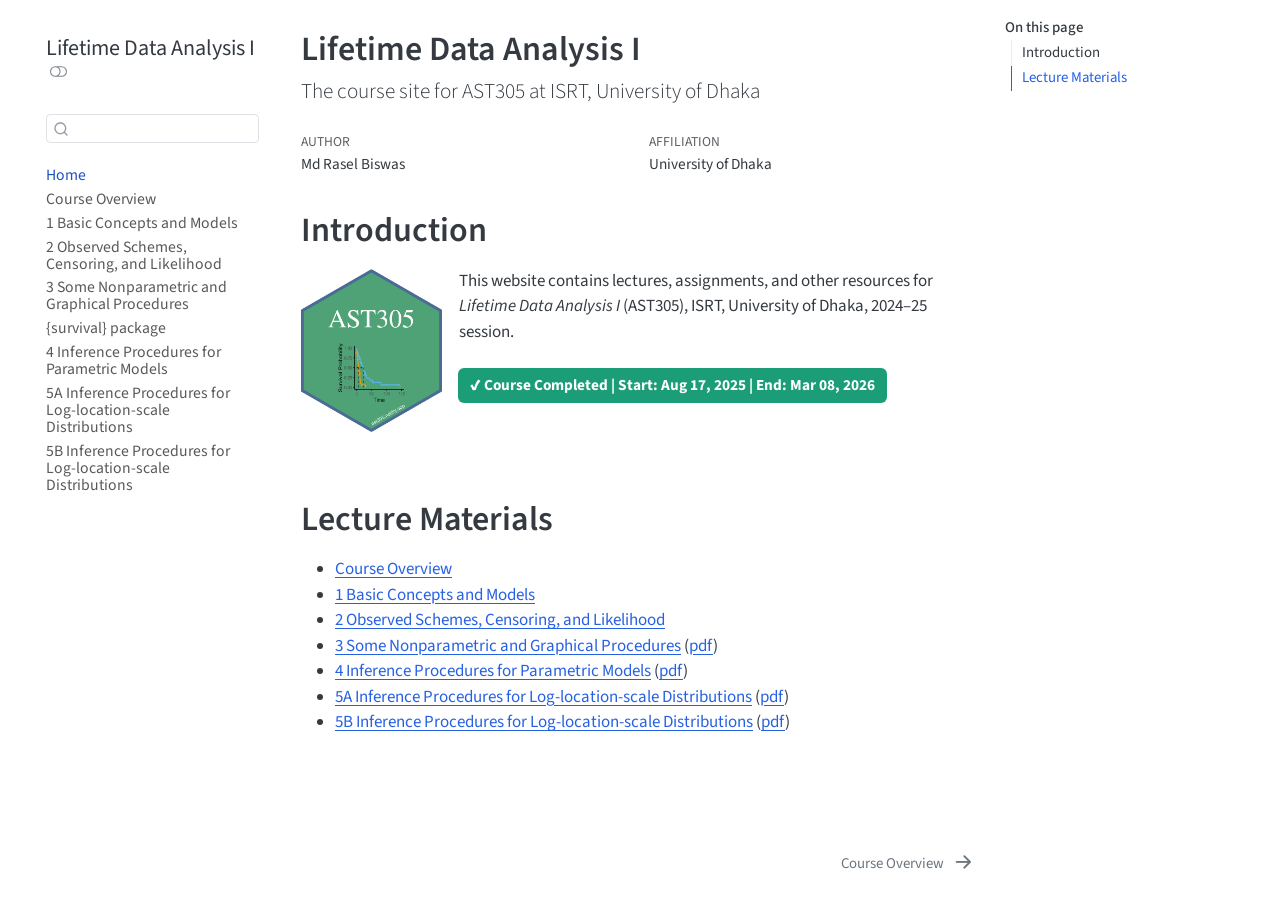
==== docs/index.html @ 0f9c9f66 "first commit" ====
<!DOCTYPE html>
<html xmlns="http://www.w3.org/1999/xhtml" lang="en" xml:lang="en"><head>

<meta charset="utf-8">
<meta name="generator" content="quarto-1.7.33">

<meta name="viewport" content="width=device-width, initial-scale=1.0, user-scalable=yes">

<meta name="author" content="Md Rasel Biswas">

<title>Lifetime Data Analysis I</title>
<style>
code{white-space: pre-wrap;}
span.smallcaps{font-variant: small-caps;}
div.columns{display: flex; gap: min(4vw, 1.5em);}
div.column{flex: auto; overflow-x: auto;}
div.hanging-indent{margin-left: 1.5em; text-indent: -1.5em;}
ul.task-list{list-style: none;}
ul.task-list li input[type="checkbox"] {
  width: 0.8em;
  margin: 0 0.8em 0.2em -1em; /* quarto-specific, see https://github.com/quarto-dev/quarto-cli/issues/4556 */ 
  vertical-align: middle;
}
</style>


<script src="site_libs/quarto-nav/quarto-nav.js"></script>
<script src="site_libs/quarto-nav/headroom.min.js"></script>
<script src="site_libs/clipboard/clipboard.min.js"></script>
<script src="site_libs/quarto-search/autocomplete.umd.js"></script>
<script src="site_libs/quarto-search/fuse.min.js"></script>
<script src="site_libs/quarto-search/quarto-search.js"></script>
<meta name="quarto:offset" content="./">
<link href="./life/00-course-overview.html" rel="next">
<link href="./style/favicon-305.png" rel="icon" type="image/png">
<script src="site_libs/quarto-html/quarto.js" type="module"></script>
<script src="site_libs/quarto-html/tabsets/tabsets.js" type="module"></script>
<script src="site_libs/quarto-html/popper.min.js"></script>
<script src="site_libs/quarto-html/tippy.umd.min.js"></script>
<script src="site_libs/quarto-html/anchor.min.js"></script>
<link href="site_libs/quarto-html/tippy.css" rel="stylesheet">
<link href="site_libs/quarto-html/quarto-syntax-highlighting-ea385d0e468b0dd5ea5bf0780b1290d9.css" rel="stylesheet" class="quarto-color-scheme" id="quarto-text-highlighting-styles">
<link href="site_libs/quarto-html/quarto-syntax-highlighting-dark-bc185b5c5bdbcb35c2eb49d8a876ef70.css" rel="stylesheet" class="quarto-color-scheme quarto-color-alternate" id="quarto-text-highlighting-styles">
<link href="site_libs/quarto-html/quarto-syntax-highlighting-ea385d0e468b0dd5ea5bf0780b1290d9.css" rel="stylesheet" class="quarto-color-scheme-extra" id="quarto-text-highlighting-styles">
<script src="site_libs/bootstrap/bootstrap.min.js"></script>
<link href="site_libs/bootstrap/bootstrap-icons.css" rel="stylesheet">
<link href="site_libs/bootstrap/bootstrap-7ef368ce27ca25031ef31c838a764c5c.min.css" rel="stylesheet" append-hash="true" class="quarto-color-scheme" id="quarto-bootstrap" data-mode="light">
<link href="site_libs/bootstrap/bootstrap-dark-eeca75137c9ecfab76bf624b15b559e8.min.css" rel="stylesheet" append-hash="true" class="quarto-color-scheme quarto-color-alternate" id="quarto-bootstrap" data-mode="dark">
<link href="site_libs/bootstrap/bootstrap-7ef368ce27ca25031ef31c838a764c5c.min.css" rel="stylesheet" append-hash="true" class="quarto-color-scheme-extra" id="quarto-bootstrap" data-mode="light">
<script id="quarto-search-options" type="application/json">{
  "location": "sidebar",
  "copy-button": false,
  "collapse-after": 3,
  "panel-placement": "start",
  "type": "textbox",
  "limit": 50,
  "keyboard-shortcut": [
    "f",
    "/",
    "s"
  ],
  "show-item-context": false,
  "language": {
    "search-no-results-text": "No results",
    "search-matching-documents-text": "matching documents",
    "search-copy-link-title": "Copy link to search",
    "search-hide-matches-text": "Hide additional matches",
    "search-more-match-text": "more match in this document",
    "search-more-matches-text": "more matches in this document",
    "search-clear-button-title": "Clear",
    "search-text-placeholder": "",
    "search-detached-cancel-button-title": "Cancel",
    "search-submit-button-title": "Submit",
    "search-label": "Search"
  }
}</script>


<meta property="og:title" content="Lifetime Data Analysis I">
<meta property="og:description" content="The course site for AST305 at ISRT, University of Dhaka">
<meta property="og:image" content="https://ast305.netlify.app/style/hex-305-2.png">
<meta property="og:site_name" content="Lifetime Data Analysis I">
<meta property="og:image:height" content="1200">
<meta property="og:image:width" content="1037">
<meta name="twitter:title" content="Lifetime Data Analysis I">
<meta name="twitter:description" content="The course site for AST305 at ISRT, University of Dhaka">
<meta name="twitter:image" content="https://ast305.netlify.app/style/hex-305-2.png">
<meta name="twitter:image-height" content="1200">
<meta name="twitter:image-width" content="1037">
<meta name="twitter:card" content="summary_large_image">
</head>

<body class="nav-sidebar floating quarto-light"><script id="quarto-html-before-body" type="application/javascript">
    const toggleBodyColorMode = (bsSheetEl) => {
      const mode = bsSheetEl.getAttribute("data-mode");
      const bodyEl = window.document.querySelector("body");
      if (mode === "dark") {
        bodyEl.classList.add("quarto-dark");
        bodyEl.classList.remove("quarto-light");
      } else {
        bodyEl.classList.add("quarto-light");
        bodyEl.classList.remove("quarto-dark");
      }
    }
    const toggleBodyColorPrimary = () => {
      const bsSheetEl = window.document.querySelector("link#quarto-bootstrap:not([rel=disabled-stylesheet])");
      if (bsSheetEl) {
        toggleBodyColorMode(bsSheetEl);
      }
    }
    const setColorSchemeToggle = (alternate) => {
      const toggles = window.document.querySelectorAll('.quarto-color-scheme-toggle');
      for (let i=0; i < toggles.length; i++) {
        const toggle = toggles[i];
        if (toggle) {
          if (alternate) {
            toggle.classList.add("alternate");
          } else {
            toggle.classList.remove("alternate");
          }
        }
      }
    };
    const toggleColorMode = (alternate) => {
      // Switch the stylesheets
      const primaryStylesheets = window.document.querySelectorAll('link.quarto-color-scheme:not(.quarto-color-alternate)');
      const alternateStylesheets = window.document.querySelectorAll('link.quarto-color-scheme.quarto-color-alternate');
      manageTransitions('#quarto-margin-sidebar .nav-link', false);
      if (alternate) {
        // note: dark is layered on light, we don't disable primary!
        enableStylesheet(alternateStylesheets);
        for (const sheetNode of alternateStylesheets) {
          if (sheetNode.id === "quarto-bootstrap") {
            toggleBodyColorMode(sheetNode);
          }
        }
      } else {
        disableStylesheet(alternateStylesheets);
        enableStylesheet(primaryStylesheets)
        toggleBodyColorPrimary();
      }
      manageTransitions('#quarto-margin-sidebar .nav-link', true);
      // Switch the toggles
      setColorSchemeToggle(alternate)
      // Hack to workaround the fact that safari doesn't
      // properly recolor the scrollbar when toggling (#1455)
      if (navigator.userAgent.indexOf('Safari') > 0 && navigator.userAgent.indexOf('Chrome') == -1) {
        manageTransitions("body", false);
        window.scrollTo(0, 1);
        setTimeout(() => {
          window.scrollTo(0, 0);
          manageTransitions("body", true);
        }, 40);
      }
    }
    const disableStylesheet = (stylesheets) => {
      for (let i=0; i < stylesheets.length; i++) {
        const stylesheet = stylesheets[i];
        stylesheet.rel = 'disabled-stylesheet';
      }
    }
    const enableStylesheet = (stylesheets) => {
      for (let i=0; i < stylesheets.length; i++) {
        const stylesheet = stylesheets[i];
        if(stylesheet.rel !== 'stylesheet') { // for Chrome, which will still FOUC without this check
          stylesheet.rel = 'stylesheet';
        }
      }
    }
    const manageTransitions = (selector, allowTransitions) => {
      const els = window.document.querySelectorAll(selector);
      for (let i=0; i < els.length; i++) {
        const el = els[i];
        if (allowTransitions) {
          el.classList.remove('notransition');
        } else {
          el.classList.add('notransition');
        }
      }
    }
    const isFileUrl = () => {
      return window.location.protocol === 'file:';
    }
    const hasAlternateSentinel = () => {
      let styleSentinel = getColorSchemeSentinel();
      if (styleSentinel !== null) {
        return styleSentinel === "alternate";
      } else {
        return false;
      }
    }
    const setStyleSentinel = (alternate) => {
      const value = alternate ? "alternate" : "default";
      if (!isFileUrl()) {
        window.localStorage.setItem("quarto-color-scheme", value);
      } else {
        localAlternateSentinel = value;
      }
    }
    const getColorSchemeSentinel = () => {
      if (!isFileUrl()) {
        const storageValue = window.localStorage.getItem("quarto-color-scheme");
        return storageValue != null ? storageValue : localAlternateSentinel;
      } else {
        return localAlternateSentinel;
      }
    }
    const toggleGiscusIfUsed = (isAlternate, darkModeDefault) => {
      const baseTheme = document.querySelector('#giscus-base-theme')?.value ?? 'light';
      const alternateTheme = document.querySelector('#giscus-alt-theme')?.value ?? 'dark';
      let newTheme = '';
      if(authorPrefersDark) {
        newTheme = isAlternate ? baseTheme : alternateTheme;
      } else {
        newTheme = isAlternate ? alternateTheme : baseTheme;
      }
      const changeGiscusTheme = () => {
        // From: https://github.com/giscus/giscus/issues/336
        const sendMessage = (message) => {
          const iframe = document.querySelector('iframe.giscus-frame');
          if (!iframe) return;
          iframe.contentWindow.postMessage({ giscus: message }, 'https://giscus.app');
        }
        sendMessage({
          setConfig: {
            theme: newTheme
          }
        });
      }
      const isGiscussLoaded = window.document.querySelector('iframe.giscus-frame') !== null;
      if (isGiscussLoaded) {
        changeGiscusTheme();
      }
    };
    const authorPrefersDark = false;
    const darkModeDefault = authorPrefersDark;
      document.querySelector('link#quarto-text-highlighting-styles.quarto-color-scheme-extra').rel = 'disabled-stylesheet';
      document.querySelector('link#quarto-bootstrap.quarto-color-scheme-extra').rel = 'disabled-stylesheet';
    let localAlternateSentinel = darkModeDefault ? 'alternate' : 'default';
    // Dark / light mode switch
    window.quartoToggleColorScheme = () => {
      // Read the current dark / light value
      let toAlternate = !hasAlternateSentinel();
      toggleColorMode(toAlternate);
      setStyleSentinel(toAlternate);
      toggleGiscusIfUsed(toAlternate, darkModeDefault);
      window.dispatchEvent(new Event('resize'));
    };
    // Switch to dark mode if need be
    if (hasAlternateSentinel()) {
      toggleColorMode(true);
    } else {
      toggleColorMode(false);
    }
  </script>

<div id="quarto-search-results"></div>
  <header id="quarto-header" class="headroom fixed-top">
  <nav class="quarto-secondary-nav">
    <div class="container-fluid d-flex">
      <button type="button" class="quarto-btn-toggle btn" data-bs-toggle="collapse" role="button" data-bs-target=".quarto-sidebar-collapse-item" aria-controls="quarto-sidebar" aria-expanded="false" aria-label="Toggle sidebar navigation" onclick="if (window.quartoToggleHeadroom) { window.quartoToggleHeadroom(); }">
        <i class="bi bi-layout-text-sidebar-reverse"></i>
      </button>
        <nav class="quarto-page-breadcrumbs" aria-label="breadcrumb"><ol class="breadcrumb"><li class="breadcrumb-item"><a href="./index.html">Home</a></li></ol></nav>
        <a class="flex-grow-1" role="navigation" data-bs-toggle="collapse" data-bs-target=".quarto-sidebar-collapse-item" aria-controls="quarto-sidebar" aria-expanded="false" aria-label="Toggle sidebar navigation" onclick="if (window.quartoToggleHeadroom) { window.quartoToggleHeadroom(); }">      
        </a>
      <button type="button" class="btn quarto-search-button" aria-label="Search" onclick="window.quartoOpenSearch();">
        <i class="bi bi-search"></i>
      </button>
    </div>
  </nav>
</header>
<!-- content -->
<div id="quarto-content" class="quarto-container page-columns page-rows-contents page-layout-article">
<!-- sidebar -->
  <nav id="quarto-sidebar" class="sidebar collapse collapse-horizontal quarto-sidebar-collapse-item sidebar-navigation floating overflow-auto">
    <div class="pt-lg-2 mt-2 text-left sidebar-header">
    <div class="sidebar-title mb-0 py-0">
      <a href="./">Lifetime Data Analysis I</a> 
        <div class="sidebar-tools-main">
  <a href="" class="quarto-color-scheme-toggle quarto-navigation-tool  px-1" onclick="window.quartoToggleColorScheme(); return false;" title="Toggle dark mode"><i class="bi"></i></a>
</div>
    </div>
      </div>
        <div class="mt-2 flex-shrink-0 align-items-center">
        <div class="sidebar-search">
        <div id="quarto-search" class="" title="Search"></div>
        </div>
        </div>
    <div class="sidebar-menu-container"> 
    <ul class="list-unstyled mt-1">
        <li class="sidebar-item">
  <div class="sidebar-item-container"> 
  <a href="./index.html" class="sidebar-item-text sidebar-link active">
 <span class="menu-text">Home</span></a>
  </div>
</li>
        <li class="sidebar-item">
  <div class="sidebar-item-container"> 
  <a href="./life/00-course-overview.html" class="sidebar-item-text sidebar-link">
 <span class="menu-text">Course Overview</span></a>
  </div>
</li>
        <li class="sidebar-item">
  <div class="sidebar-item-container"> 
  <a href="./life/ch01.html" class="sidebar-item-text sidebar-link">
 <span class="menu-text">1 Basic Concepts and Models</span></a>
  </div>
</li>
        <li class="sidebar-item">
  <div class="sidebar-item-container"> 
  <a href="./life/ch02.html" class="sidebar-item-text sidebar-link">
 <span class="menu-text">2 Observed Schemes, Censoring, and Likelihood</span></a>
  </div>
</li>
        <li class="sidebar-item">
  <div class="sidebar-item-container"> 
  <a href="./life/ch03.html" class="sidebar-item-text sidebar-link">
 <span class="menu-text">3 Some Nonparametric and Graphical Procedures</span></a>
  </div>
</li>
        <li class="sidebar-item">
  <div class="sidebar-item-container"> 
  <a href="./life/rsurvival.html" class="sidebar-item-text sidebar-link">
 <span class="menu-text">{survival} package</span></a>
  </div>
</li>
        <li class="sidebar-item">
  <div class="sidebar-item-container"> 
  <a href="./life/ch04.html" class="sidebar-item-text sidebar-link">
 <span class="menu-text">4 Inference Procedures for Parametric Models</span></a>
  </div>
</li>
        <li class="sidebar-item">
  <div class="sidebar-item-container"> 
  <a href="./life/ch05a.html" class="sidebar-item-text sidebar-link">
 <span class="menu-text">5A Inference Procedures for Log-location-scale Distributions</span></a>
  </div>
</li>
        <li class="sidebar-item">
  <div class="sidebar-item-container"> 
  <a href="./life/ch05b.html" class="sidebar-item-text sidebar-link">
 <span class="menu-text">5B Inference Procedures for Log-location-scale Distributions</span></a>
  </div>
</li>
    </ul>
    </div>
</nav>
<div id="quarto-sidebar-glass" class="quarto-sidebar-collapse-item" data-bs-toggle="collapse" data-bs-target=".quarto-sidebar-collapse-item"></div>
<!-- margin-sidebar -->
    <div id="quarto-margin-sidebar" class="sidebar margin-sidebar">
        <nav id="TOC" role="doc-toc" class="toc-active">
    <h2 id="toc-title">On this page</h2>
   
  <ul>
  <li><a href="#introduction" id="toc-introduction" class="nav-link active" data-scroll-target="#introduction">Introduction</a></li>
  <li><a href="#lecture-materials" id="toc-lecture-materials" class="nav-link" data-scroll-target="#lecture-materials">Lecture Materials</a></li>
  </ul>
</nav>
    </div>
<!-- main -->
<main class="content" id="quarto-document-content">


<header id="title-block-header" class="quarto-title-block default">
<div class="quarto-title">
<h1 class="title">Lifetime Data Analysis I</h1>
<p class="subtitle lead">The course site for AST305 at ISRT, University of Dhaka</p>
</div>


<div class="quarto-title-meta-author">
  <div class="quarto-title-meta-heading">Author</div>
  <div class="quarto-title-meta-heading">Affiliation</div>
  
    <div class="quarto-title-meta-contents">
    <p class="author">Md Rasel Biswas </p>
  </div>
  <div class="quarto-title-meta-contents">
        <p class="affiliation">
            University of Dhaka
          </p>
      </div>
  </div>

<div class="quarto-title-meta">

      
  
    
  </div>
  


</header>


<section id="introduction" class="level1">
<h1>Introduction</h1>
<div class="columns">
<div class="column" style="width:22%;">
<div class="quarto-figure quarto-figure-center">
<figure class="figure">
<p><img src="style/hex-305-2.png" class="img-fluid quarto-figure quarto-figure-center figure-img"></p>
</figure>
</div>
</div><div class="column" style="width:78%;">
<p>This website contains lectures, assignments, and other resources for <em>Lifetime Data Analysis I</em> (AST305), ISRT, University of Dhaka, 2024–25 session.</p>
<div style="display:inline-block; 
            padding:6px 12px; 
            background-color:#1b9e77; 
            color:white; 
            font-weight:bold; 
            border-radius:6px; 
            font-size:0.9em; 
            margin-top:6px;">
  ✔ Course Completed | Start: Aug 17, 2025 | End: Mar 08, 2026
</div>
</div>
</div>
</section>
<section id="lecture-materials" class="level1">
<h1>Lecture Materials</h1>
<ul>
<li><a href="life/00-course-overview.html">Course Overview</a></li>
<li><a href="./life/ch01.html">1 Basic Concepts and Models</a></li>
<li><a href="./life/ch02.html">2 Observed Schemes, Censoring, and Likelihood</a></li>
<li><a href="./life/ch03.html">3 Some Nonparametric and Graphical Procedures</a> (<a href="life/ch03.pdf">pdf</a>)</li>
<li><a href="./life/ch04.html">4 Inference Procedures for Parametric Models</a> (<a href="life/ch04.pdf">pdf</a>)</li>
<li><a href="./life/ch05a.html">5A Inference Procedures for Log-location-scale Distributions</a> (<a href="life/ch05a.pdf">pdf</a>)</li>
<li><a href="./life/ch05b.html">5B Inference Procedures for Log-location-scale Distributions</a> (<a href="life/ch05b.pdf">pdf</a>)</li>
</ul>


</section>

</main> <!-- /main -->
<script id="quarto-html-after-body" type="application/javascript">
  window.document.addEventListener("DOMContentLoaded", function (event) {
    // Ensure there is a toggle, if there isn't float one in the top right
    if (window.document.querySelector('.quarto-color-scheme-toggle') === null) {
      const a = window.document.createElement('a');
      a.classList.add('top-right');
      a.classList.add('quarto-color-scheme-toggle');
      a.href = "";
      a.onclick = function() { try { window.quartoToggleColorScheme(); } catch {} return false; };
      const i = window.document.createElement("i");
      i.classList.add('bi');
      a.appendChild(i);
      window.document.body.appendChild(a);
    }
    setColorSchemeToggle(hasAlternateSentinel())
    const icon = "";
    const anchorJS = new window.AnchorJS();
    anchorJS.options = {
      placement: 'right',
      icon: icon
    };
    anchorJS.add('.anchored');
    const isCodeAnnotation = (el) => {
      for (const clz of el.classList) {
        if (clz.startsWith('code-annotation-')) {                     
          return true;
        }
      }
      return false;
    }
    const onCopySuccess = function(e) {
      // button target
      const button = e.trigger;
      // don't keep focus
      button.blur();
      // flash "checked"
      button.classList.add('code-copy-button-checked');
      var currentTitle = button.getAttribute("title");
      button.setAttribute("title", "Copied!");
      let tooltip;
      if (window.bootstrap) {
        button.setAttribute("data-bs-toggle", "tooltip");
        button.setAttribute("data-bs-placement", "left");
        button.setAttribute("data-bs-title", "Copied!");
        tooltip = new bootstrap.Tooltip(button, 
          { trigger: "manual", 
            customClass: "code-copy-button-tooltip",
            offset: [0, -8]});
        tooltip.show();    
      }
      setTimeout(function() {
        if (tooltip) {
          tooltip.hide();
          button.removeAttribute("data-bs-title");
          button.removeAttribute("data-bs-toggle");
          button.removeAttribute("data-bs-placement");
        }
        button.setAttribute("title", currentTitle);
        button.classList.remove('code-copy-button-checked');
      }, 1000);
      // clear code selection
      e.clearSelection();
    }
    const getTextToCopy = function(trigger) {
        const codeEl = trigger.previousElementSibling.cloneNode(true);
        for (const childEl of codeEl.children) {
          if (isCodeAnnotation(childEl)) {
            childEl.remove();
          }
        }
        return codeEl.innerText;
    }
    const clipboard = new window.ClipboardJS('.code-copy-button:not([data-in-quarto-modal])', {
      text: getTextToCopy
    });
    clipboard.on('success', onCopySuccess);
    if (window.document.getElementById('quarto-embedded-source-code-modal')) {
      const clipboardModal = new window.ClipboardJS('.code-copy-button[data-in-quarto-modal]', {
        text: getTextToCopy,
        container: window.document.getElementById('quarto-embedded-source-code-modal')
      });
      clipboardModal.on('success', onCopySuccess);
    }
      var localhostRegex = new RegExp(/^(?:http|https):\/\/localhost\:?[0-9]*\//);
      var mailtoRegex = new RegExp(/^mailto:/);
        var filterRegex = new RegExp("https:\/\/ast305\.netlify\.app");
      var isInternal = (href) => {
          return filterRegex.test(href) || localhostRegex.test(href) || mailtoRegex.test(href);
      }
      // Inspect non-navigation links and adorn them if external
     var links = window.document.querySelectorAll('a[href]:not(.nav-link):not(.navbar-brand):not(.toc-action):not(.sidebar-link):not(.sidebar-item-toggle):not(.pagination-link):not(.no-external):not([aria-hidden]):not(.dropdown-item):not(.quarto-navigation-tool):not(.about-link)');
      for (var i=0; i<links.length; i++) {
        const link = links[i];
        if (!isInternal(link.href)) {
          // undo the damage that might have been done by quarto-nav.js in the case of
          // links that we want to consider external
          if (link.dataset.originalHref !== undefined) {
            link.href = link.dataset.originalHref;
          }
            // target, if specified
            link.setAttribute("target", "_blank");
            if (link.getAttribute("rel") === null) {
              link.setAttribute("rel", "noopener");
            }
        }
      }
    function tippyHover(el, contentFn, onTriggerFn, onUntriggerFn) {
      const config = {
        allowHTML: true,
        maxWidth: 500,
        delay: 100,
        arrow: false,
        appendTo: function(el) {
            return el.parentElement;
        },
        interactive: true,
        interactiveBorder: 10,
        theme: 'quarto',
        placement: 'bottom-start',
      };
      if (contentFn) {
        config.content = contentFn;
      }
      if (onTriggerFn) {
        config.onTrigger = onTriggerFn;
      }
      if (onUntriggerFn) {
        config.onUntrigger = onUntriggerFn;
      }
      window.tippy(el, config); 
    }
    const noterefs = window.document.querySelectorAll('a[role="doc-noteref"]');
    for (var i=0; i<noterefs.length; i++) {
      const ref = noterefs[i];
      tippyHover(ref, function() {
        // use id or data attribute instead here
        let href = ref.getAttribute('data-footnote-href') || ref.getAttribute('href');
        try { href = new URL(href).hash; } catch {}
        const id = href.replace(/^#\/?/, "");
        const note = window.document.getElementById(id);
        if (note) {
          return note.innerHTML;
        } else {
          return "";
        }
      });
    }
    const xrefs = window.document.querySelectorAll('a.quarto-xref');
    const processXRef = (id, note) => {
      // Strip column container classes
      const stripColumnClz = (el) => {
        el.classList.remove("page-full", "page-columns");
        if (el.children) {
          for (const child of el.children) {
            stripColumnClz(child);
          }
        }
      }
      stripColumnClz(note)
      if (id === null || id.startsWith('sec-')) {
        // Special case sections, only their first couple elements
        const container = document.createElement("div");
        if (note.children && note.children.length > 2) {
          container.appendChild(note.children[0].cloneNode(true));
          for (let i = 1; i < note.children.length; i++) {
            const child = note.children[i];
            if (child.tagName === "P" && child.innerText === "") {
              continue;
            } else {
              container.appendChild(child.cloneNode(true));
              break;
            }
          }
          if (window.Quarto?.typesetMath) {
            window.Quarto.typesetMath(container);
          }
          return container.innerHTML
        } else {
          if (window.Quarto?.typesetMath) {
            window.Quarto.typesetMath(note);
          }
          return note.innerHTML;
        }
      } else {
        // Remove any anchor links if they are present
        const anchorLink = note.querySelector('a.anchorjs-link');
        if (anchorLink) {
          anchorLink.remove();
        }
        if (window.Quarto?.typesetMath) {
          window.Quarto.typesetMath(note);
        }
        if (note.classList.contains("callout")) {
          return note.outerHTML;
        } else {
          return note.innerHTML;
        }
      }
    }
    for (var i=0; i<xrefs.length; i++) {
      const xref = xrefs[i];
      tippyHover(xref, undefined, function(instance) {
        instance.disable();
        let url = xref.getAttribute('href');
        let hash = undefined; 
        if (url.startsWith('#')) {
          hash = url;
        } else {
          try { hash = new URL(url).hash; } catch {}
        }
        if (hash) {
          const id = hash.replace(/^#\/?/, "");
          const note = window.document.getElementById(id);
          if (note !== null) {
            try {
              const html = processXRef(id, note.cloneNode(true));
              instance.setContent(html);
            } finally {
              instance.enable();
              instance.show();
            }
          } else {
            // See if we can fetch this
            fetch(url.split('#')[0])
            .then(res => res.text())
            .then(html => {
              const parser = new DOMParser();
              const htmlDoc = parser.parseFromString(html, "text/html");
              const note = htmlDoc.getElementById(id);
              if (note !== null) {
                const html = processXRef(id, note);
                instance.setContent(html);
              } 
            }).finally(() => {
              instance.enable();
              instance.show();
            });
          }
        } else {
          // See if we can fetch a full url (with no hash to target)
          // This is a special case and we should probably do some content thinning / targeting
          fetch(url)
          .then(res => res.text())
          .then(html => {
            const parser = new DOMParser();
            const htmlDoc = parser.parseFromString(html, "text/html");
            const note = htmlDoc.querySelector('main.content');
            if (note !== null) {
              // This should only happen for chapter cross references
              // (since there is no id in the URL)
              // remove the first header
              if (note.children.length > 0 && note.children[0].tagName === "HEADER") {
                note.children[0].remove();
              }
              const html = processXRef(null, note);
              instance.setContent(html);
            } 
          }).finally(() => {
            instance.enable();
            instance.show();
          });
        }
      }, function(instance) {
      });
    }
        let selectedAnnoteEl;
        const selectorForAnnotation = ( cell, annotation) => {
          let cellAttr = 'data-code-cell="' + cell + '"';
          let lineAttr = 'data-code-annotation="' +  annotation + '"';
          const selector = 'span[' + cellAttr + '][' + lineAttr + ']';
          return selector;
        }
        const selectCodeLines = (annoteEl) => {
          const doc = window.document;
          const targetCell = annoteEl.getAttribute("data-target-cell");
          const targetAnnotation = annoteEl.getAttribute("data-target-annotation");
          const annoteSpan = window.document.querySelector(selectorForAnnotation(targetCell, targetAnnotation));
          const lines = annoteSpan.getAttribute("data-code-lines").split(",");
          const lineIds = lines.map((line) => {
            return targetCell + "-" + line;
          })
          let top = null;
          let height = null;
          let parent = null;
          if (lineIds.length > 0) {
              //compute the position of the single el (top and bottom and make a div)
              const el = window.document.getElementById(lineIds[0]);
              top = el.offsetTop;
              height = el.offsetHeight;
              parent = el.parentElement.parentElement;
            if (lineIds.length > 1) {
              const lastEl = window.document.getElementById(lineIds[lineIds.length - 1]);
              const bottom = lastEl.offsetTop + lastEl.offsetHeight;
              height = bottom - top;
            }
            if (top !== null && height !== null && parent !== null) {
              // cook up a div (if necessary) and position it 
              let div = window.document.getElementById("code-annotation-line-highlight");
              if (div === null) {
                div = window.document.createElement("div");
                div.setAttribute("id", "code-annotation-line-highlight");
                div.style.position = 'absolute';
                parent.appendChild(div);
              }
              div.style.top = top - 2 + "px";
              div.style.height = height + 4 + "px";
              div.style.left = 0;
              let gutterDiv = window.document.getElementById("code-annotation-line-highlight-gutter");
              if (gutterDiv === null) {
                gutterDiv = window.document.createElement("div");
                gutterDiv.setAttribute("id", "code-annotation-line-highlight-gutter");
                gutterDiv.style.position = 'absolute';
                const codeCell = window.document.getElementById(targetCell);
                const gutter = codeCell.querySelector('.code-annotation-gutter');
                gutter.appendChild(gutterDiv);
              }
              gutterDiv.style.top = top - 2 + "px";
              gutterDiv.style.height = height + 4 + "px";
            }
            selectedAnnoteEl = annoteEl;
          }
        };
        const unselectCodeLines = () => {
          const elementsIds = ["code-annotation-line-highlight", "code-annotation-line-highlight-gutter"];
          elementsIds.forEach((elId) => {
            const div = window.document.getElementById(elId);
            if (div) {
              div.remove();
            }
          });
          selectedAnnoteEl = undefined;
        };
          // Handle positioning of the toggle
      window.addEventListener(
        "resize",
        throttle(() => {
          elRect = undefined;
          if (selectedAnnoteEl) {
            selectCodeLines(selectedAnnoteEl);
          }
        }, 10)
      );
      function throttle(fn, ms) {
      let throttle = false;
      let timer;
        return (...args) => {
          if(!throttle) { // first call gets through
              fn.apply(this, args);
              throttle = true;
          } else { // all the others get throttled
              if(timer) clearTimeout(timer); // cancel #2
              timer = setTimeout(() => {
                fn.apply(this, args);
                timer = throttle = false;
              }, ms);
          }
        };
      }
        // Attach click handler to the DT
        const annoteDls = window.document.querySelectorAll('dt[data-target-cell]');
        for (const annoteDlNode of annoteDls) {
          annoteDlNode.addEventListener('click', (event) => {
            const clickedEl = event.target;
            if (clickedEl !== selectedAnnoteEl) {
              unselectCodeLines();
              const activeEl = window.document.querySelector('dt[data-target-cell].code-annotation-active');
              if (activeEl) {
                activeEl.classList.remove('code-annotation-active');
              }
              selectCodeLines(clickedEl);
              clickedEl.classList.add('code-annotation-active');
            } else {
              // Unselect the line
              unselectCodeLines();
              clickedEl.classList.remove('code-annotation-active');
            }
          });
        }
    const findCites = (el) => {
      const parentEl = el.parentElement;
      if (parentEl) {
        const cites = parentEl.dataset.cites;
        if (cites) {
          return {
            el,
            cites: cites.split(' ')
          };
        } else {
          return findCites(el.parentElement)
        }
      } else {
        return undefined;
      }
    };
    var bibliorefs = window.document.querySelectorAll('a[role="doc-biblioref"]');
    for (var i=0; i<bibliorefs.length; i++) {
      const ref = bibliorefs[i];
      const citeInfo = findCites(ref);
      if (citeInfo) {
        tippyHover(citeInfo.el, function() {
          var popup = window.document.createElement('div');
          citeInfo.cites.forEach(function(cite) {
            var citeDiv = window.document.createElement('div');
            citeDiv.classList.add('hanging-indent');
            citeDiv.classList.add('csl-entry');
            var biblioDiv = window.document.getElementById('ref-' + cite);
            if (biblioDiv) {
              citeDiv.innerHTML = biblioDiv.innerHTML;
            }
            popup.appendChild(citeDiv);
          });
          return popup.innerHTML;
        });
      }
    }
  });
  </script>
<nav class="page-navigation">
  <div class="nav-page nav-page-previous">
  </div>
  <div class="nav-page nav-page-next">
      <a href="./life/00-course-overview.html" class="pagination-link" aria-label="Course Overview">
        <span class="nav-page-text">Course Overview</span> <i class="bi bi-arrow-right-short"></i>
      </a>
  </div>
</nav>
</div> <!-- /content -->




</body></html>
---- docs/site_libs/quarto-html/tippy.css ----
.tippy-box[data-animation=fade][data-state=hidden]{opacity:0}[data-tippy-root]{max-width:calc(100vw - 10px)}.tippy-box{position:relative;background-color:#333;color:#fff;border-radius:4px;font-size:14px;line-height:1.4;white-space:normal;outline:0;transition-property:transform,visibility,opacity}.tippy-box[data-placement^=top]>.tippy-arrow{bottom:0}.tippy-box[data-placement^=top]>.tippy-arrow:before{bottom:-7px;left:0;border-width:8px 8px 0;border-top-color:initial;transform-origin:center top}.tippy-box[data-placement^=bottom]>.tippy-arrow{top:0}.tippy-box[data-placement^=bottom]>.tippy-arrow:before{top:-7px;left:0;border-width:0 8px 8px;border-bottom-color:initial;transform-origin:center bottom}.tippy-box[data-placement^=left]>.tippy-arrow{right:0}.tippy-box[data-placement^=left]>.tippy-arrow:before{border-width:8px 0 8px 8px;border-left-color:initial;right:-7px;transform-origin:center left}.tippy-box[data-placement^=right]>.tippy-arrow{left:0}.tippy-box[data-placement^=right]>.tippy-arrow:before{left:-7px;border-width:8px 8px 8px 0;border-right-color:initial;transform-origin:center right}.tippy-box[data-inertia][data-state=visible]{transition-timing-function:cubic-bezier(.54,1.5,.38,1.11)}.tippy-arrow{width:16px;height:16px;color:#333}.tippy-arrow:before{content:"";position:absolute;border-color:transparent;border-style:solid}.tippy-content{position:relative;padding:5px 9px;z-index:1}
---- docs/site_libs/quarto-html/quarto-syntax-highlighting-ea385d0e468b0dd5ea5bf0780b1290d9.css ----
/* quarto syntax highlight colors */
:root {
  --quarto-hl-ot-color: #003B4F;
  --quarto-hl-at-color: #657422;
  --quarto-hl-ss-color: #20794D;
  --quarto-hl-an-color: #5E5E5E;
  --quarto-hl-fu-color: #4758AB;
  --quarto-hl-st-color: #20794D;
  --quarto-hl-cf-color: #003B4F;
  --quarto-hl-op-color: #5E5E5E;
  --quarto-hl-er-color: #AD0000;
  --quarto-hl-bn-color: #AD0000;
  --quarto-hl-al-color: #AD0000;
  --quarto-hl-va-color: #111111;
  --quarto-hl-bu-color: inherit;
  --quarto-hl-ex-color: inherit;
  --quarto-hl-pp-color: #AD0000;
  --quarto-hl-in-color: #5E5E5E;
  --quarto-hl-vs-color: #20794D;
  --quarto-hl-wa-color: #5E5E5E;
  --quarto-hl-do-color: #5E5E5E;
  --quarto-hl-im-color: #00769E;
  --quarto-hl-ch-color: #20794D;
  --quarto-hl-dt-color: #AD0000;
  --quarto-hl-fl-color: #AD0000;
  --quarto-hl-co-color: #5E5E5E;
  --quarto-hl-cv-color: #5E5E5E;
  --quarto-hl-cn-color: #8f5902;
  --quarto-hl-sc-color: #5E5E5E;
  --quarto-hl-dv-color: #AD0000;
  --quarto-hl-kw-color: #003B4F;
}

/* other quarto variables */
:root {
  --quarto-font-monospace: SFMono-Regular, Menlo, Monaco, Consolas, "Liberation Mono", "Courier New", monospace;
}

/* syntax highlight based on Pandoc's rules */
pre > code.sourceCode > span {
  color: #003B4F;
}

code.sourceCode > span {
  color: #003B4F;
}

div.sourceCode,
div.sourceCode pre.sourceCode {
  color: #003B4F;
}

/* Normal */
code span {
  color: #003B4F;
}

/* Alert */
code span.al {
  color: #AD0000;
  font-style: inherit;
}

/* Annotation */
code span.an {
  color: #5E5E5E;
  font-style: inherit;
}

/* Attribute */
code span.at {
  color: #657422;
  font-style: inherit;
}

/* BaseN */
code span.bn {
  color: #AD0000;
  font-style: inherit;
}

/* BuiltIn */
code span.bu {
  font-style: inherit;
}

/* ControlFlow */
code span.cf {
  color: #003B4F;
  font-weight: bold;
  font-style: inherit;
}

/* Char */
code span.ch {
  color: #20794D;
  font-style: inherit;
}

/* Constant */
code span.cn {
  color: #8f5902;
  font-style: inherit;
}

/* Comment */
code span.co {
  color: #5E5E5E;
  font-style: inherit;
}

/* CommentVar */
code span.cv {
  color: #5E5E5E;
  font-style: italic;
}

/* Documentation */
code span.do {
  color: #5E5E5E;
  font-style: italic;
}

/* DataType */
code span.dt {
  color: #AD0000;
  font-style: inherit;
}

/* DecVal */
code span.dv {
  color: #AD0000;
  font-style: inherit;
}

/* Error */
code span.er {
  color: #AD0000;
  font-style: inherit;
}

/* Extension */
code span.ex {
  font-style: inherit;
}

/* Float */
code span.fl {
  color: #AD0000;
  font-style: inherit;
}

/* Function */
code span.fu {
  color: #4758AB;
  font-style: inherit;
}

/* Import */
code span.im {
  color: #00769E;
  font-style: inherit;
}

/* Information */
code span.in {
  color: #5E5E5E;
  font-style: inherit;
}

/* Keyword */
code span.kw {
  color: #003B4F;
  font-weight: bold;
  font-style: inherit;
}

/* Operator */
code span.op {
  color: #5E5E5E;
  font-style: inherit;
}

/* Other */
code span.ot {
  color: #003B4F;
  font-style: inherit;
}

/* Preprocessor */
code span.pp {
  color: #AD0000;
  font-style: inherit;
}

/* SpecialChar */
code span.sc {
  color: #5E5E5E;
  font-style: inherit;
}

/* SpecialString */
code span.ss {
  color: #20794D;
  font-style: inherit;
}

/* String */
code span.st {
  color: #20794D;
  font-style: inherit;
}

/* Variable */
code span.va {
  color: #111111;
  font-style: inherit;
}

/* VerbatimString */
code span.vs {
  color: #20794D;
  font-style: inherit;
}

/* Warning */
code span.wa {
  color: #5E5E5E;
  font-style: italic;
}

.prevent-inlining {
  content: "</";
}

/*# sourceMappingURL=538754cbb4183396a2435bcb80637e05.css.map */
---- docs/site_libs/quarto-html/quarto-syntax-highlighting-dark-bc185b5c5bdbcb35c2eb49d8a876ef70.css ----
/* quarto syntax highlight colors */
:root {
  --quarto-hl-al-color: #f07178;
  --quarto-hl-an-color: #d4d0ab;
  --quarto-hl-at-color: #00e0e0;
  --quarto-hl-bn-color: #d4d0ab;
  --quarto-hl-bu-color: #abe338;
  --quarto-hl-ch-color: #abe338;
  --quarto-hl-co-color: #f8f8f2;
  --quarto-hl-cv-color: #ffd700;
  --quarto-hl-cn-color: #ffd700;
  --quarto-hl-cf-color: #ffa07a;
  --quarto-hl-dt-color: #ffa07a;
  --quarto-hl-dv-color: #d4d0ab;
  --quarto-hl-do-color: #f8f8f2;
  --quarto-hl-er-color: #f07178;
  --quarto-hl-ex-color: #00e0e0;
  --quarto-hl-fl-color: #d4d0ab;
  --quarto-hl-fu-color: #ffa07a;
  --quarto-hl-im-color: #abe338;
  --quarto-hl-in-color: #d4d0ab;
  --quarto-hl-kw-color: #ffa07a;
  --quarto-hl-op-color: #ffa07a;
  --quarto-hl-ot-color: #00e0e0;
  --quarto-hl-pp-color: #dcc6e0;
  --quarto-hl-re-color: #00e0e0;
  --quarto-hl-sc-color: #abe338;
  --quarto-hl-ss-color: #abe338;
  --quarto-hl-st-color: #abe338;
  --quarto-hl-va-color: #00e0e0;
  --quarto-hl-vs-color: #abe338;
  --quarto-hl-wa-color: #dcc6e0;
}

/* other quarto variables */
:root {
  --quarto-font-monospace: SFMono-Regular, Menlo, Monaco, Consolas, "Liberation Mono", "Courier New", monospace;
}

/* syntax highlight based on Pandoc's rules */
pre > code.sourceCode > span {
  color: #f8f8f2;
}

code.sourceCode > span {
  color: #f8f8f2;
}

div.sourceCode,
div.sourceCode pre.sourceCode {
  color: #f8f8f2;
}

/* Normal */
code span {
  color: #f8f8f2;
}

/* Alert */
code span.al {
  color: #f07178;
}

/* Annotation */
code span.an {
  color: #d4d0ab;
}

/* Attribute */
code span.at {
  color: #00e0e0;
}

/* BaseN */
code span.bn {
  color: #d4d0ab;
}

/* BuiltIn */
code span.bu {
  color: #abe338;
}

/* ControlFlow */
code span.cf {
  font-weight: bold;
  color: #ffa07a;
}

/* Char */
code span.ch {
  color: #abe338;
}

/* Constant */
code span.cn {
  color: #ffd700;
}

/* Comment */
code span.co {
  font-style: italic;
  color: #f8f8f2;
}

/* CommentVar */
code span.cv {
  color: #ffd700;
}

/* Documentation */
code span.do {
  color: #f8f8f2;
}

/* DataType */
code span.dt {
  color: #ffa07a;
}

/* DecVal */
code span.dv {
  color: #d4d0ab;
}

/* Error */
code span.er {
  color: #f07178;
  text-decoration: underline;
}

/* Extension */
code span.ex {
  font-weight: bold;
  color: #00e0e0;
}

/* Float */
code span.fl {
  color: #d4d0ab;
}

/* Function */
code span.fu {
  color: #ffa07a;
}

/* Import */
code span.im {
  color: #abe338;
}

/* Information */
code span.in {
  color: #d4d0ab;
}

/* Keyword */
code span.kw {
  font-weight: bold;
  color: #ffa07a;
}

/* Operator */
code span.op {
  color: #ffa07a;
}

/* Other */
code span.ot {
  color: #00e0e0;
}

/* Preprocessor */
code span.pp {
  color: #dcc6e0;
}

/* RegionMarker */
code span.re {
  background-color: #f8f8f2;
  color: #00e0e0;
}

/* SpecialChar */
code span.sc {
  color: #abe338;
}

/* SpecialString */
code span.ss {
  color: #abe338;
}

/* String */
code span.st {
  color: #abe338;
}

/* Variable */
code span.va {
  color: #00e0e0;
}

/* VerbatimString */
code span.vs {
  color: #abe338;
}

/* Warning */
code span.wa {
  color: #dcc6e0;
}

.prevent-inlining {
  content: "</";
}

/*# sourceMappingURL=9510e8932c082882303fe901a8ba9f6d.css.map */
---- docs/site_libs/quarto-html/quarto-syntax-highlighting-ea385d0e468b0dd5ea5bf0780b1290d9.css ----
/* quarto syntax highlight colors */
:root {
  --quarto-hl-ot-color: #003B4F;
  --quarto-hl-at-color: #657422;
  --quarto-hl-ss-color: #20794D;
  --quarto-hl-an-color: #5E5E5E;
  --quarto-hl-fu-color: #4758AB;
  --quarto-hl-st-color: #20794D;
  --quarto-hl-cf-color: #003B4F;
  --quarto-hl-op-color: #5E5E5E;
  --quarto-hl-er-color: #AD0000;
  --quarto-hl-bn-color: #AD0000;
  --quarto-hl-al-color: #AD0000;
  --quarto-hl-va-color: #111111;
  --quarto-hl-bu-color: inherit;
  --quarto-hl-ex-color: inherit;
  --quarto-hl-pp-color: #AD0000;
  --quarto-hl-in-color: #5E5E5E;
  --quarto-hl-vs-color: #20794D;
  --quarto-hl-wa-color: #5E5E5E;
  --quarto-hl-do-color: #5E5E5E;
  --quarto-hl-im-color: #00769E;
  --quarto-hl-ch-color: #20794D;
  --quarto-hl-dt-color: #AD0000;
  --quarto-hl-fl-color: #AD0000;
  --quarto-hl-co-color: #5E5E5E;
  --quarto-hl-cv-color: #5E5E5E;
  --quarto-hl-cn-color: #8f5902;
  --quarto-hl-sc-color: #5E5E5E;
  --quarto-hl-dv-color: #AD0000;
  --quarto-hl-kw-color: #003B4F;
}

/* other quarto variables */
:root {
  --quarto-font-monospace: SFMono-Regular, Menlo, Monaco, Consolas, "Liberation Mono", "Courier New", monospace;
}

/* syntax highlight based on Pandoc's rules */
pre > code.sourceCode > span {
  color: #003B4F;
}

code.sourceCode > span {
  color: #003B4F;
}

div.sourceCode,
div.sourceCode pre.sourceCode {
  color: #003B4F;
}

/* Normal */
code span {
  color: #003B4F;
}

/* Alert */
code span.al {
  color: #AD0000;
  font-style: inherit;
}

/* Annotation */
code span.an {
  color: #5E5E5E;
  font-style: inherit;
}

/* Attribute */
code span.at {
  color: #657422;
  font-style: inherit;
}

/* BaseN */
code span.bn {
  color: #AD0000;
  font-style: inherit;
}

/* BuiltIn */
code span.bu {
  font-style: inherit;
}

/* ControlFlow */
code span.cf {
  color: #003B4F;
  font-weight: bold;
  font-style: inherit;
}

/* Char */
code span.ch {
  color: #20794D;
  font-style: inherit;
}

/* Constant */
code span.cn {
  color: #8f5902;
  font-style: inherit;
}

/* Comment */
code span.co {
  color: #5E5E5E;
  font-style: inherit;
}

/* CommentVar */
code span.cv {
  color: #5E5E5E;
  font-style: italic;
}

/* Documentation */
code span.do {
  color: #5E5E5E;
  font-style: italic;
}

/* DataType */
code span.dt {
  color: #AD0000;
  font-style: inherit;
}

/* DecVal */
code span.dv {
  color: #AD0000;
  font-style: inherit;
}

/* Error */
code span.er {
  color: #AD0000;
  font-style: inherit;
}

/* Extension */
code span.ex {
  font-style: inherit;
}

/* Float */
code span.fl {
  color: #AD0000;
  font-style: inherit;
}

/* Function */
code span.fu {
  color: #4758AB;
  font-style: inherit;
}

/* Import */
code span.im {
  color: #00769E;
  font-style: inherit;
}

/* Information */
code span.in {
  color: #5E5E5E;
  font-style: inherit;
}

/* Keyword */
code span.kw {
  color: #003B4F;
  font-weight: bold;
  font-style: inherit;
}

/* Operator */
code span.op {
  color: #5E5E5E;
  font-style: inherit;
}

/* Other */
code span.ot {
  color: #003B4F;
  font-style: inherit;
}

/* Preprocessor */
code span.pp {
  color: #AD0000;
  font-style: inherit;
}

/* SpecialChar */
code span.sc {
  color: #5E5E5E;
  font-style: inherit;
}

/* SpecialString */
code span.ss {
  color: #20794D;
  font-style: inherit;
}

/* String */
code span.st {
  color: #20794D;
  font-style: inherit;
}

/* Variable */
code span.va {
  color: #111111;
  font-style: inherit;
}

/* VerbatimString */
code span.vs {
  color: #20794D;
  font-style: inherit;
}

/* Warning */
code span.wa {
  color: #5E5E5E;
  font-style: italic;
}

.prevent-inlining {
  content: "</";
}

/*# sourceMappingURL=538754cbb4183396a2435bcb80637e05.css.map */
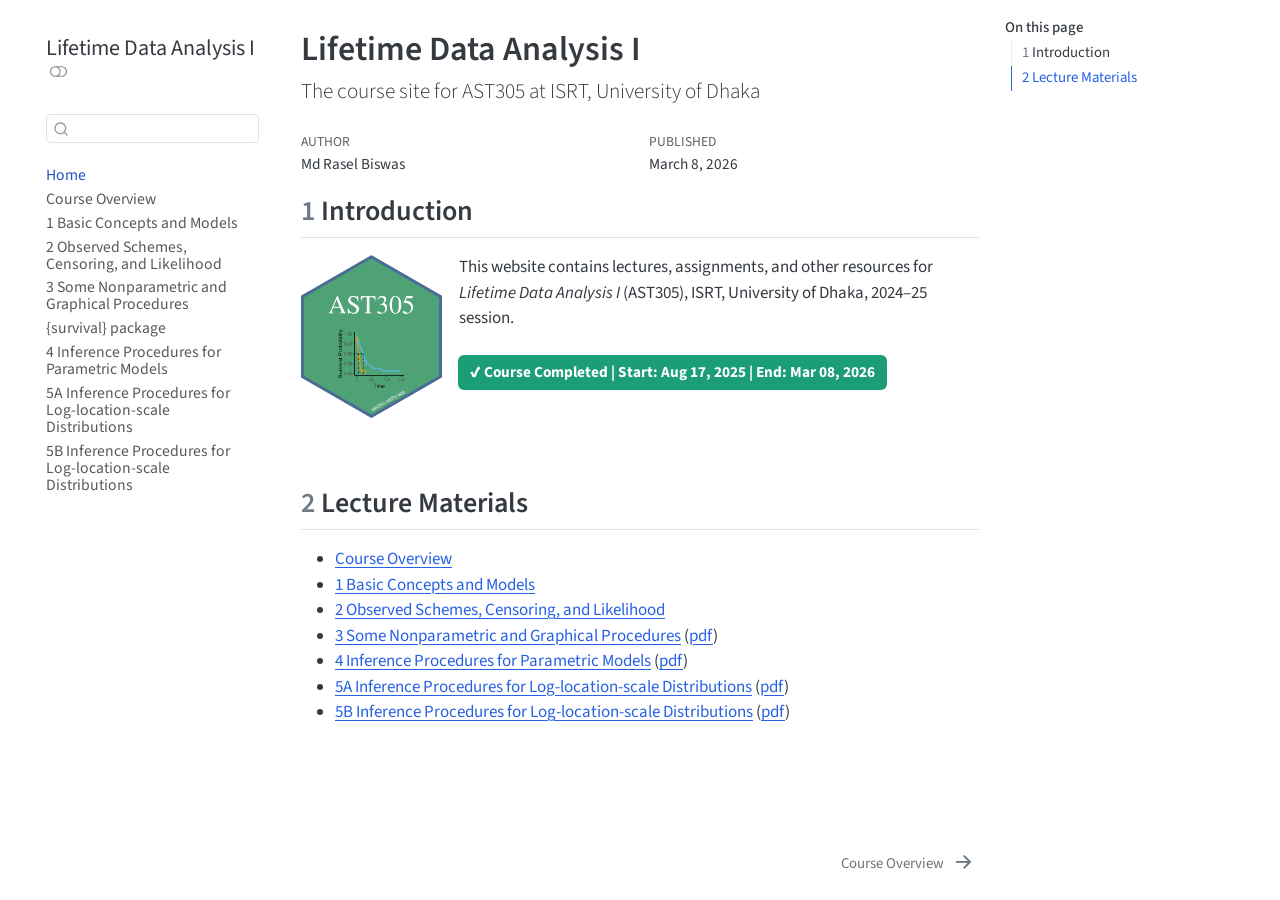
==== commit 0fff06bc: "second" ====
--- a/docs/index.html
+++ b/docs/index.html
@@ -7,6 +7,7 @@
 <meta name="viewport" content="width=device-width, initial-scale=1.0, user-scalable=yes">
 
 <meta name="author" content="Md Rasel Biswas">
+<meta name="dcterms.date" content="2026-03-08">
 
 <title>Lifetime Data Analysis I</title>
 <style>
@@ -353,8 +354,8 @@
     <h2 id="toc-title">On this page</h2>
    
   <ul>
-  <li><a href="#introduction" id="toc-introduction" class="nav-link active" data-scroll-target="#introduction">Introduction</a></li>
-  <li><a href="#lecture-materials" id="toc-lecture-materials" class="nav-link" data-scroll-target="#lecture-materials">Lecture Materials</a></li>
+  <li><a href="#introduction" id="toc-introduction" class="nav-link active" data-scroll-target="#introduction"><span class="header-section-number">1</span> Introduction</a></li>
+  <li><a href="#lecture-materials" id="toc-lecture-materials" class="nav-link" data-scroll-target="#lecture-materials"><span class="header-section-number">2</span> Lecture Materials</a></li>
   </ul>
 </nav>
     </div>
@@ -369,23 +370,22 @@
 </div>
 
 
-<div class="quarto-title-meta-author">
-  <div class="quarto-title-meta-heading">Author</div>
-  <div class="quarto-title-meta-heading">Affiliation</div>
-  
+
+<div class="quarto-title-meta">
+
+    <div>
+    <div class="quarto-title-meta-heading">Author</div>
     <div class="quarto-title-meta-contents">
-    <p class="author">Md Rasel Biswas </p>
-  </div>
-  <div class="quarto-title-meta-contents">
-        <p class="affiliation">
-            University of Dhaka
-          </p>
-      </div>
-  </div>
-
-<div class="quarto-title-meta">
-
-      
+             <p>Md Rasel Biswas </p>
+          </div>
+  </div>
+    
+    <div>
+    <div class="quarto-title-meta-heading">Published</div>
+    <div class="quarto-title-meta-contents">
+      <p class="date">March 8, 2026</p>
+    </div>
+  </div>
   
     
   </div>
@@ -395,8 +395,8 @@
 </header>
 
 
-<section id="introduction" class="level1">
-<h1>Introduction</h1>
+<section id="introduction" class="level2" data-number="1">
+<h2 data-number="1" class="anchored" data-anchor-id="introduction"><span class="header-section-number">1</span> Introduction</h2>
 <div class="columns">
 <div class="column" style="width:22%;">
 <div class="quarto-figure quarto-figure-center">
@@ -419,8 +419,8 @@
 </div>
 </div>
 </section>
-<section id="lecture-materials" class="level1">
-<h1>Lecture Materials</h1>
+<section id="lecture-materials" class="level2" data-number="2">
+<h2 data-number="2" class="anchored" data-anchor-id="lecture-materials"><span class="header-section-number">2</span> Lecture Materials</h2>
 <ul>
 <li><a href="life/00-course-overview.html">Course Overview</a></li>
 <li><a href="./life/ch01.html">1 Basic Concepts and Models</a></li>
